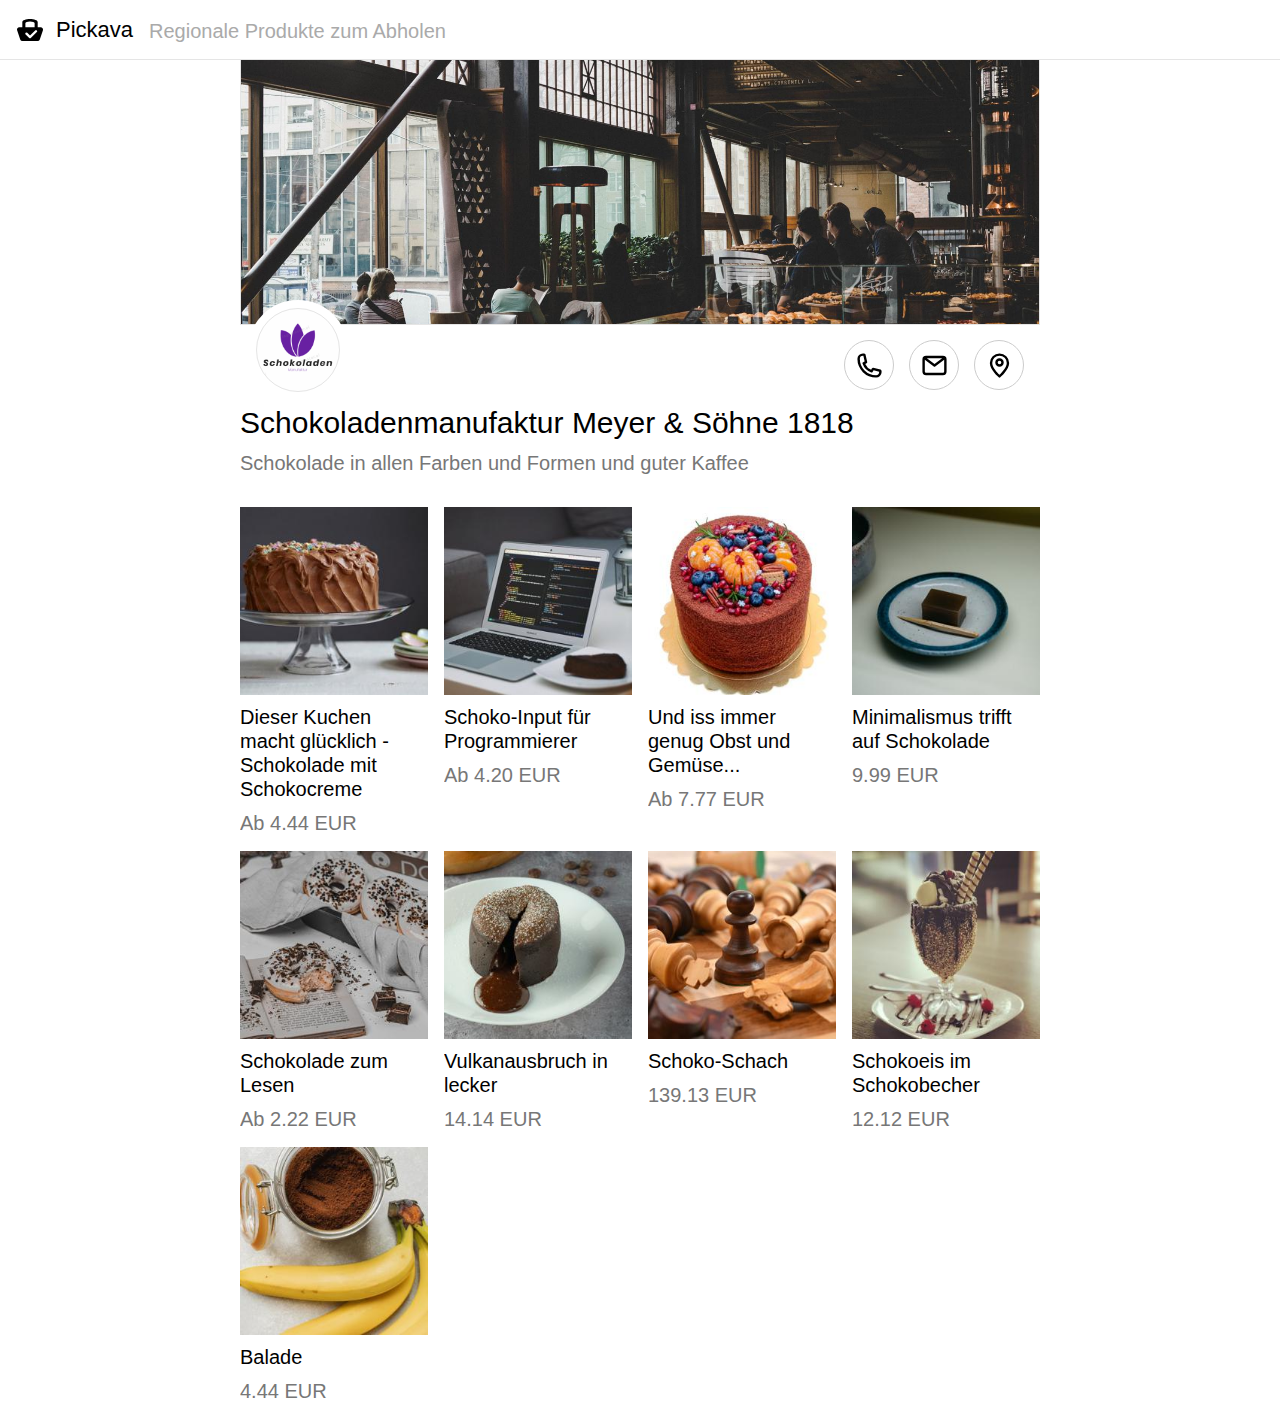
==== index.html @ 0ff0f7cd "Initial commit." ====
<!doctype html>
<html lang="en">
<head>
  <meta charset="utf-8">
  <title>Pickava</title>
  <base href="/">
  <meta name="viewport" content="width=device-width, initial-scale=1">
  <link rel="icon" type="image/x-icon" href="favicon.ico">
<link rel="stylesheet" href="styles.8bfe4f53f90195dfb551.css"></head>
<body>
  <app-root></app-root>
<script src="runtime.7b63b9fd40098a2e8207.js" defer></script><script src="polyfills.00096ed7d93ed26ee6df.js" defer></script><script src="main.188aaba9b7a7e1c914a1.js" defer></script></body>
</html>
---- styles.8bfe4f53f90195dfb551.css ----
*{font-family:-apple-system,BlinkMacSystemFont,Segoe UI,Roboto,Helvetica Neue,Helvetica,Arial,sans-serif,Apple Color Emoji,Segoe UI Emoji,Segoe UI Symbol;font-size:16px;line-height:1.2;box-sizing:border-box}@media (min-width:40em){*{font-size:18px}}@media (min-width:64em){*{font-size:20px}}body,html{margin:0;padding:0;font-size:16px!important}img{max-width:100%}p{margin:.5em 0;color:#111}h1,h2,h3,h4{font-weight:500;margin:1.6em 0 .7em}
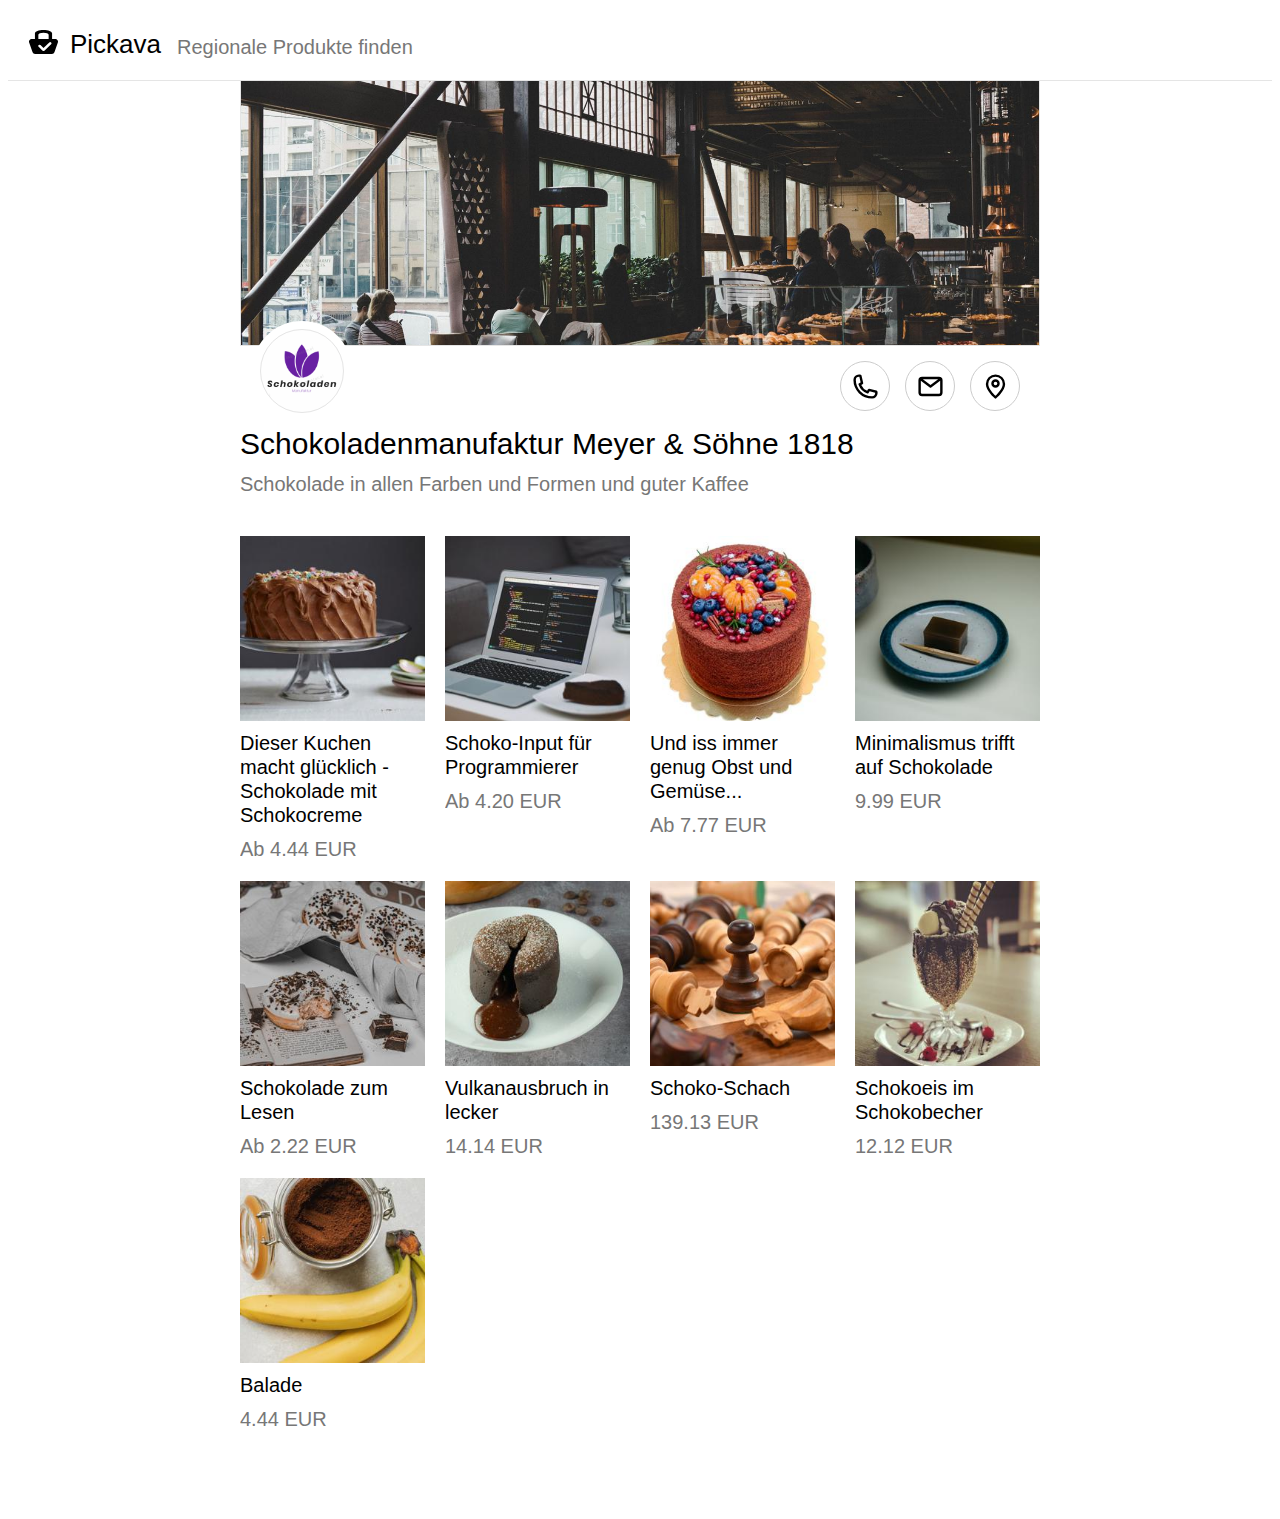
==== commit 96bad89c: "Update." ====
--- a/index.html
+++ b/index.html
@@ -6,8 +6,8 @@
   <base href="/">
   <meta name="viewport" content="width=device-width, initial-scale=1">
   <link rel="icon" type="image/x-icon" href="favicon.ico">
-<link rel="stylesheet" href="styles.8bfe4f53f90195dfb551.css"></head>
+<link rel="stylesheet" href="styles.71c55a4ed06ecdf487d4.css"></head>
 <body>
   <app-root></app-root>
-<script src="runtime.7b63b9fd40098a2e8207.js" defer></script><script src="polyfills.00096ed7d93ed26ee6df.js" defer></script><script src="main.188aaba9b7a7e1c914a1.js" defer></script></body>
+<script src="runtime.7b63b9fd40098a2e8207.js" defer></script><script src="polyfills.00096ed7d93ed26ee6df.js" defer></script><script src="main.f5b46adc12a6238b8fbc.js" defer></script></body>
 </html>
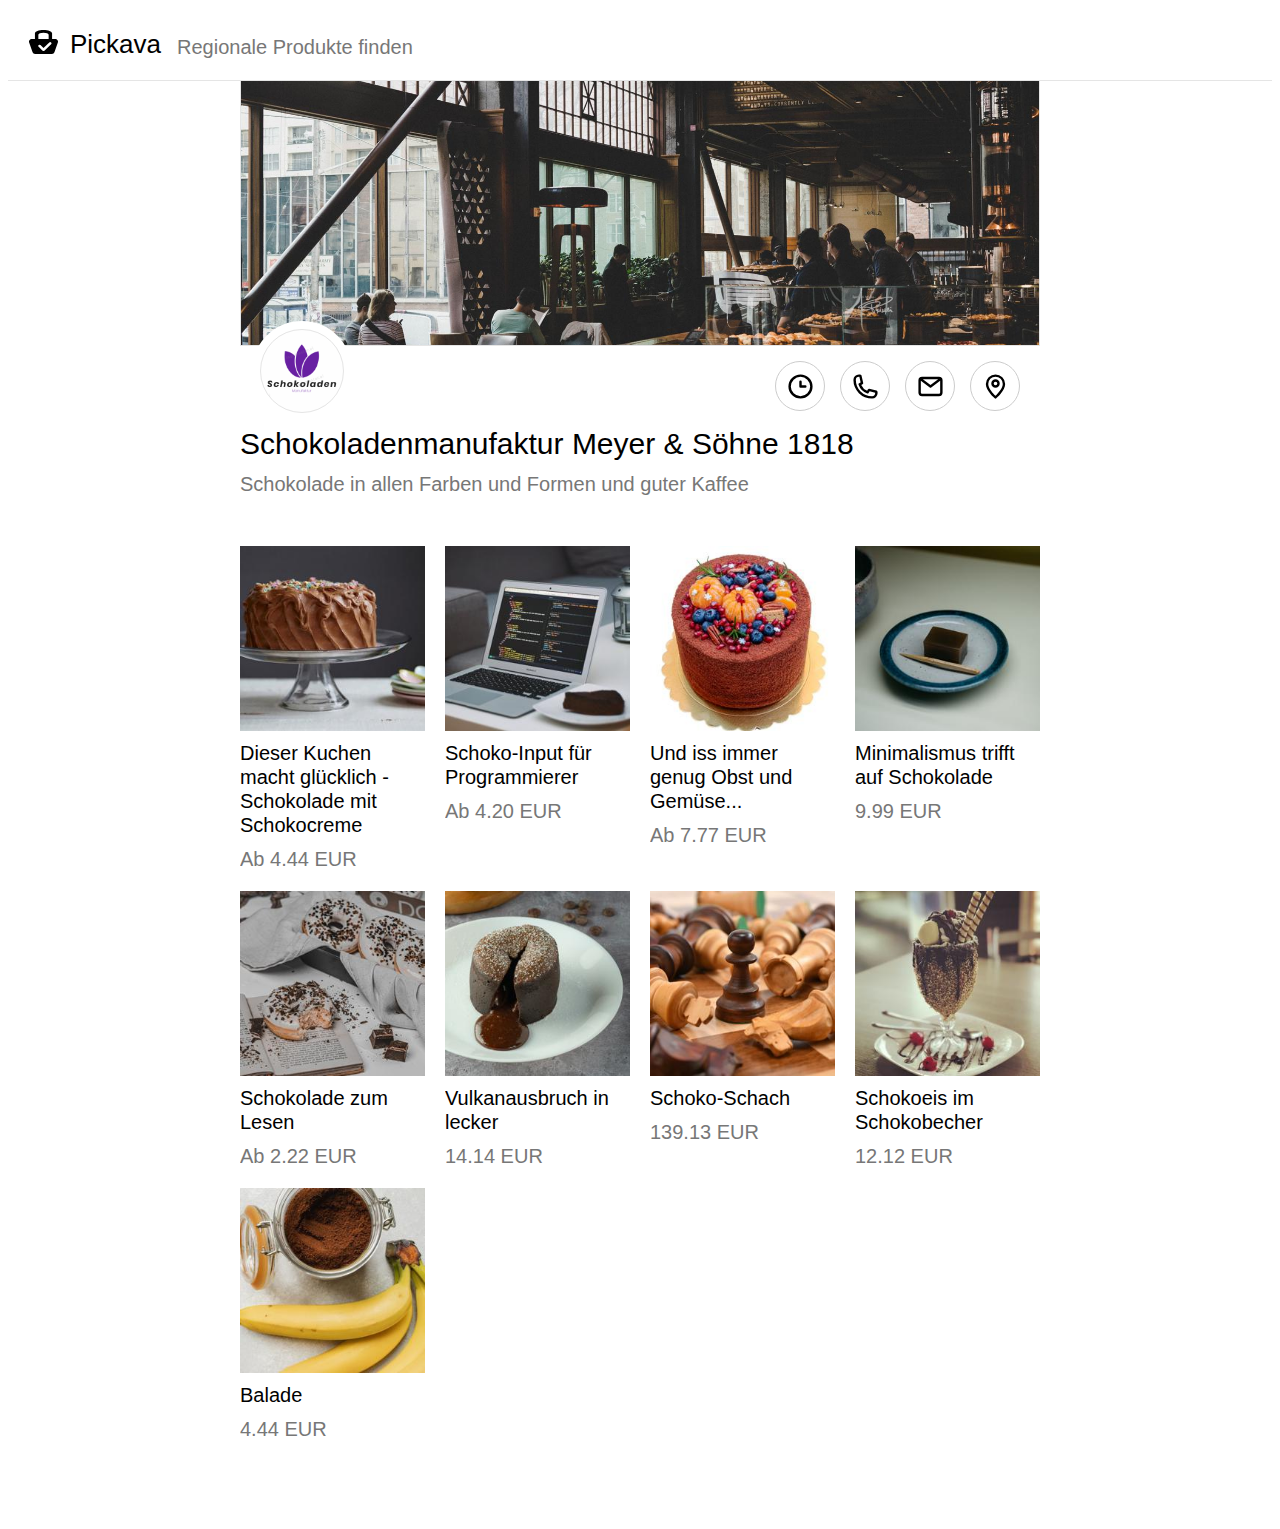
==== commit b72fc6be: "Update." ====
--- a/index.html
+++ b/index.html
@@ -6,8 +6,8 @@
   <base href="/">
   <meta name="viewport" content="width=device-width, initial-scale=1">
   <link rel="icon" type="image/x-icon" href="favicon.ico">
-<link rel="stylesheet" href="styles.71c55a4ed06ecdf487d4.css"></head>
+<link rel="stylesheet" href="styles.8be3c3f31e09dc87ce75.css"></head>
 <body>
   <app-root></app-root>
-<script src="runtime.7b63b9fd40098a2e8207.js" defer></script><script src="polyfills.00096ed7d93ed26ee6df.js" defer></script><script src="main.f5b46adc12a6238b8fbc.js" defer></script></body>
+<script src="runtime.7b63b9fd40098a2e8207.js" defer></script><script src="polyfills.00096ed7d93ed26ee6df.js" defer></script><script src="main.b5f5393dcaddfcb2cb7d.js" defer></script></body>
 </html>
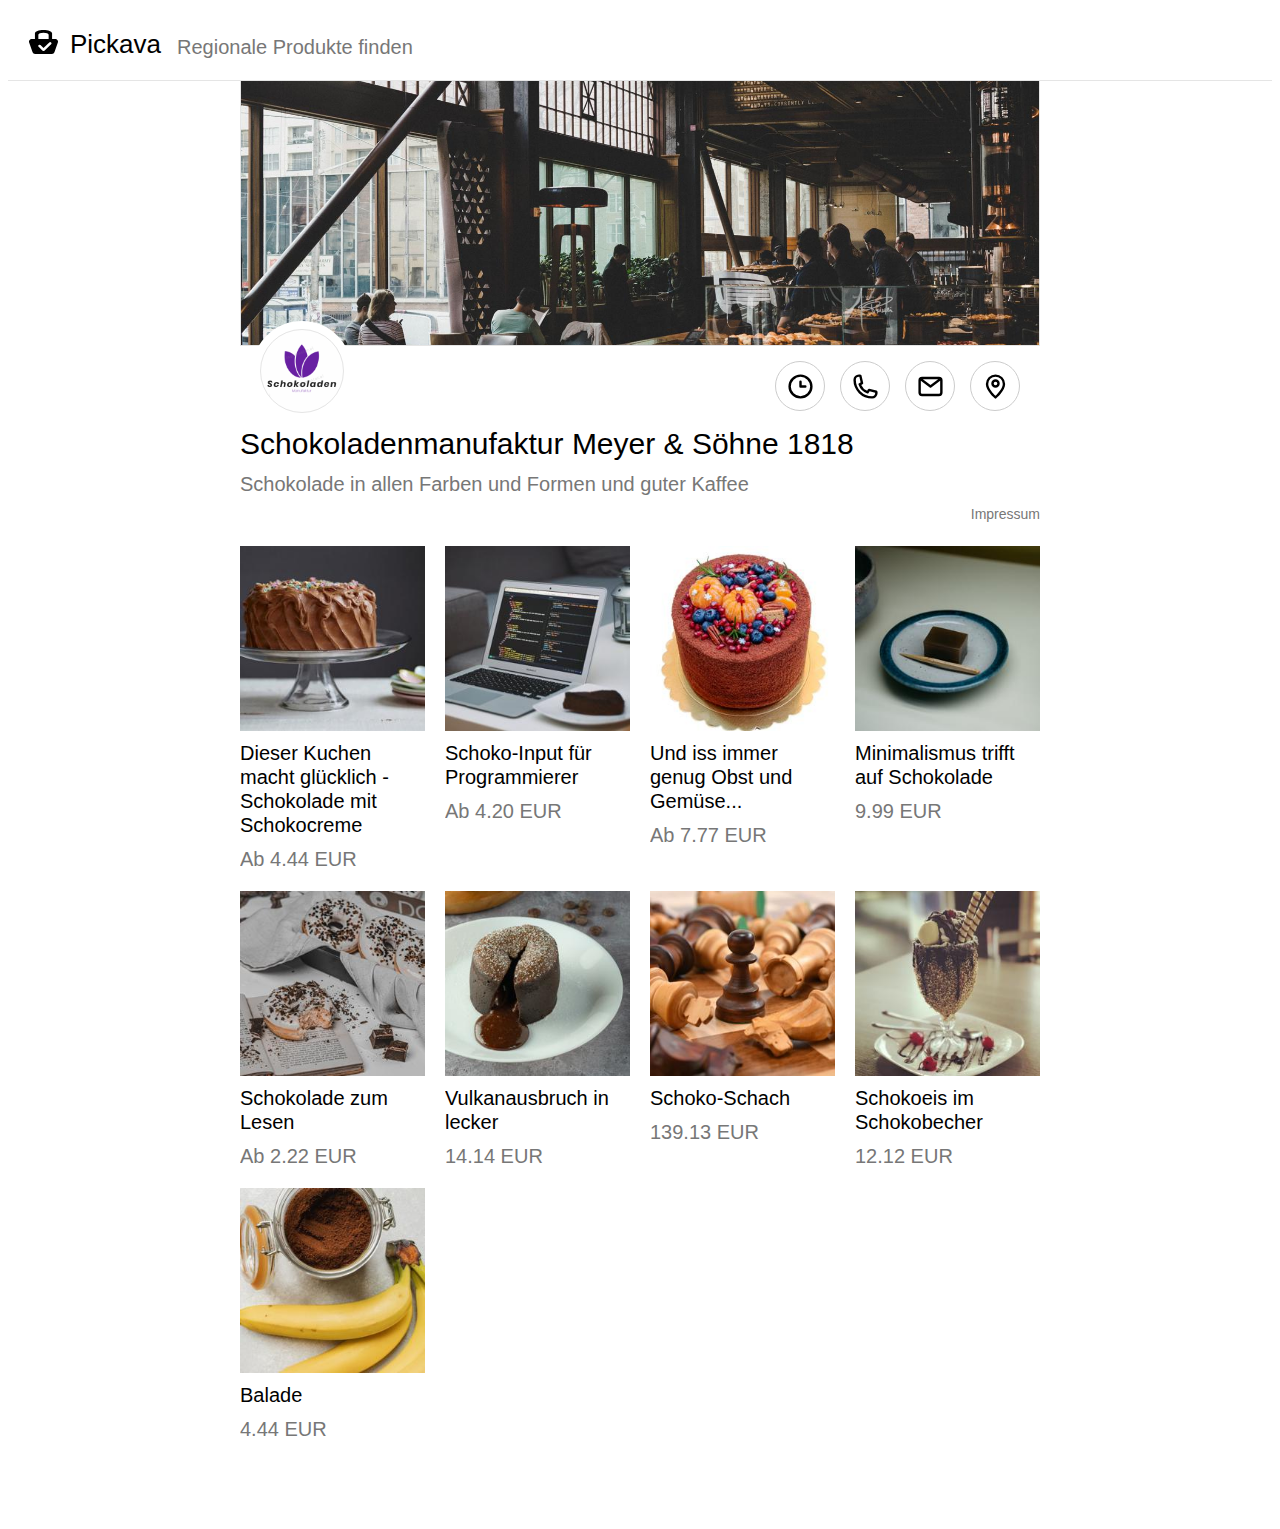
==== commit 252f9247: "Update." ====
--- a/index.html
+++ b/index.html
@@ -9,5 +9,5 @@
 <link rel="stylesheet" href="styles.8be3c3f31e09dc87ce75.css"></head>
 <body>
   <app-root></app-root>
-<script src="runtime.7b63b9fd40098a2e8207.js" defer></script><script src="polyfills.00096ed7d93ed26ee6df.js" defer></script><script src="main.b5f5393dcaddfcb2cb7d.js" defer></script></body>
+<script src="runtime.7b63b9fd40098a2e8207.js" defer></script><script src="polyfills.00096ed7d93ed26ee6df.js" defer></script><script src="main.0cb92a5b3328bf51bcfa.js" defer></script></body>
 </html>
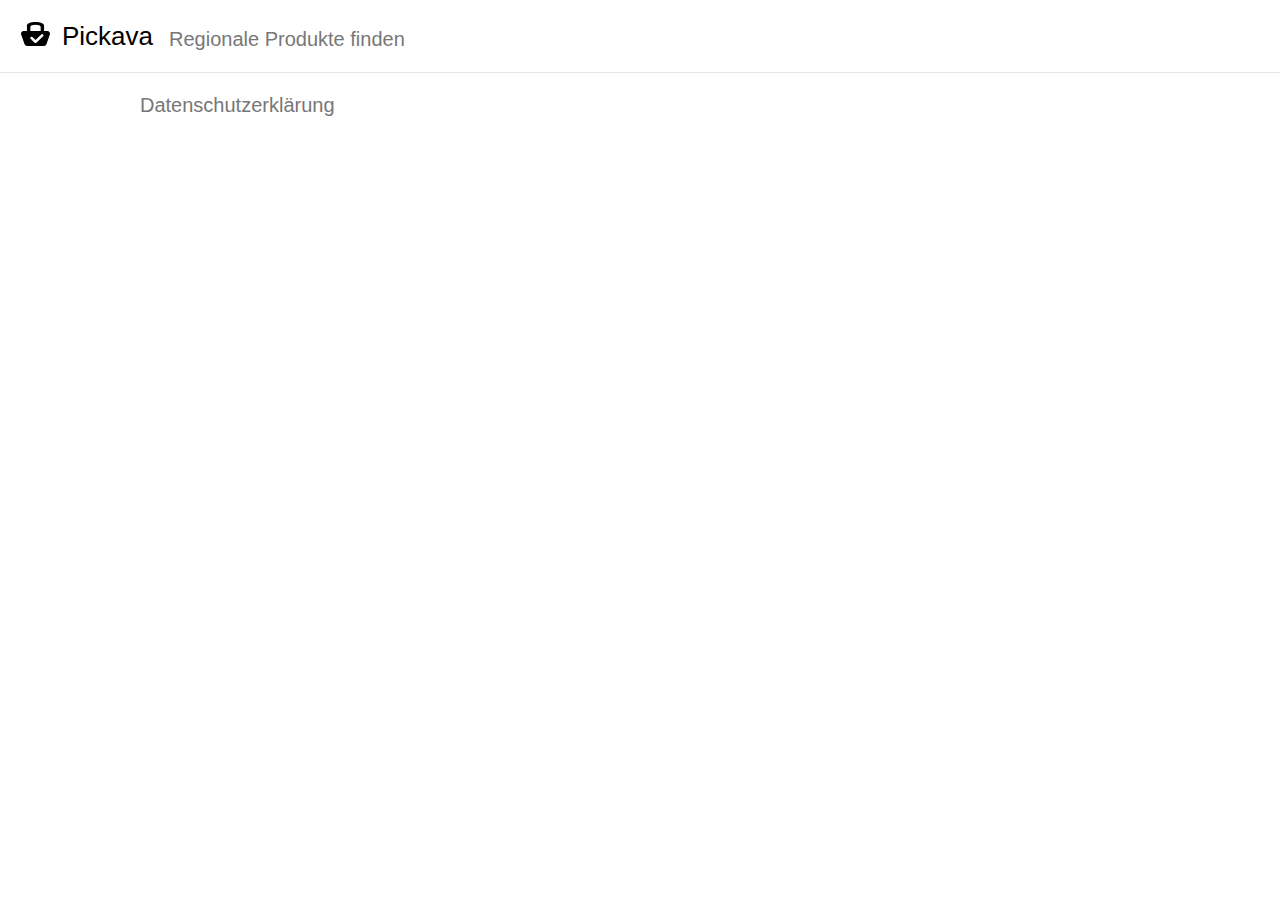
==== commit d3f3de9e: "Update." ====
--- a/index.html
+++ b/index.html
@@ -6,8 +6,8 @@
   <base href="/">
   <meta name="viewport" content="width=device-width, initial-scale=1">
   <link rel="icon" type="image/x-icon" href="favicon.ico">
-<link rel="stylesheet" href="styles.8be3c3f31e09dc87ce75.css"></head>
+<link rel="stylesheet" href="styles.208070144a33d4d4b879.css"></head>
 <body>
   <app-root></app-root>
-<script src="runtime.7b63b9fd40098a2e8207.js" defer></script><script src="polyfills.00096ed7d93ed26ee6df.js" defer></script><script src="main.0cb92a5b3328bf51bcfa.js" defer></script></body>
+<script src="runtime.7b63b9fd40098a2e8207.js" defer></script><script src="polyfills.00096ed7d93ed26ee6df.js" defer></script><script src="main.67b0bcdafb93d97909bc.js" defer></script></body>
 </html>
--- a/styles.208070144a33d4d4b879.css
+++ b/styles.208070144a33d4d4b879.css
@@ -0,0 +1 @@
+*{font-family:-apple-system,BlinkMacSystemFont,Segoe UI,Roboto,Helvetica Neue,Helvetica,Arial,sans-serif,Apple Color Emoji,Segoe UI Emoji,Segoe UI Symbol;font-size:16px;line-height:1.2;box-sizing:border-box}@media (min-width:40em){*{font-size:18px}}@media (min-width:64em){*{font-size:20px}}body,html{margin:0;padding:0;font-size:16px!important;background:#fff;min-height:100%}img{max-width:100%}a{text-decoration:none}p{margin:.5em 0;color:#111}h1,h2,h3,h4{font-weight:500;margin:1.6em 0 .7em}h1,h2,h3,h4,li,p{word-wrap:break-word}p a,p a:active,p a:hover,p a:visited{color:#06d}main{flex-grow:1;margin:0 auto}@media (min-width:40em){main{max-width:50em}}footer{display:flex;margin:0 auto 1em;padding:1em}@media (min-width:40em){footer{max-width:50em}}@media (min-width:64em){footer{padding:1em 0}}.has-tooltip{display:inline-block;-webkit-tap-highlight-color:rgba(0,0,0,0)}.has-tooltip:active .tooltip,.has-tooltip:focus .tooltip,.has-tooltip:hover .tooltip{visibility:visible;opacity:1}.has-tooltip:active .tooltip:before,.has-tooltip:focus .tooltip:before,.has-tooltip:hover .tooltip:before{content:"";display:block;position:absolute;width:100%;left:0;top:-1em;height:1em}.tooltip{visibility:hidden;position:absolute;display:inline-block;width:10em;top:100%;margin-top:.7em;background:#111;padding:.25em 1em;max-width:100vw;opacity:0;transition:opacity .2s;border-radius:.3em}.tooltip:active,.tooltip:focus,.tooltip:hover{visibility:visible}.tooltip,.tooltip *{color:#fff;font-weight:400}